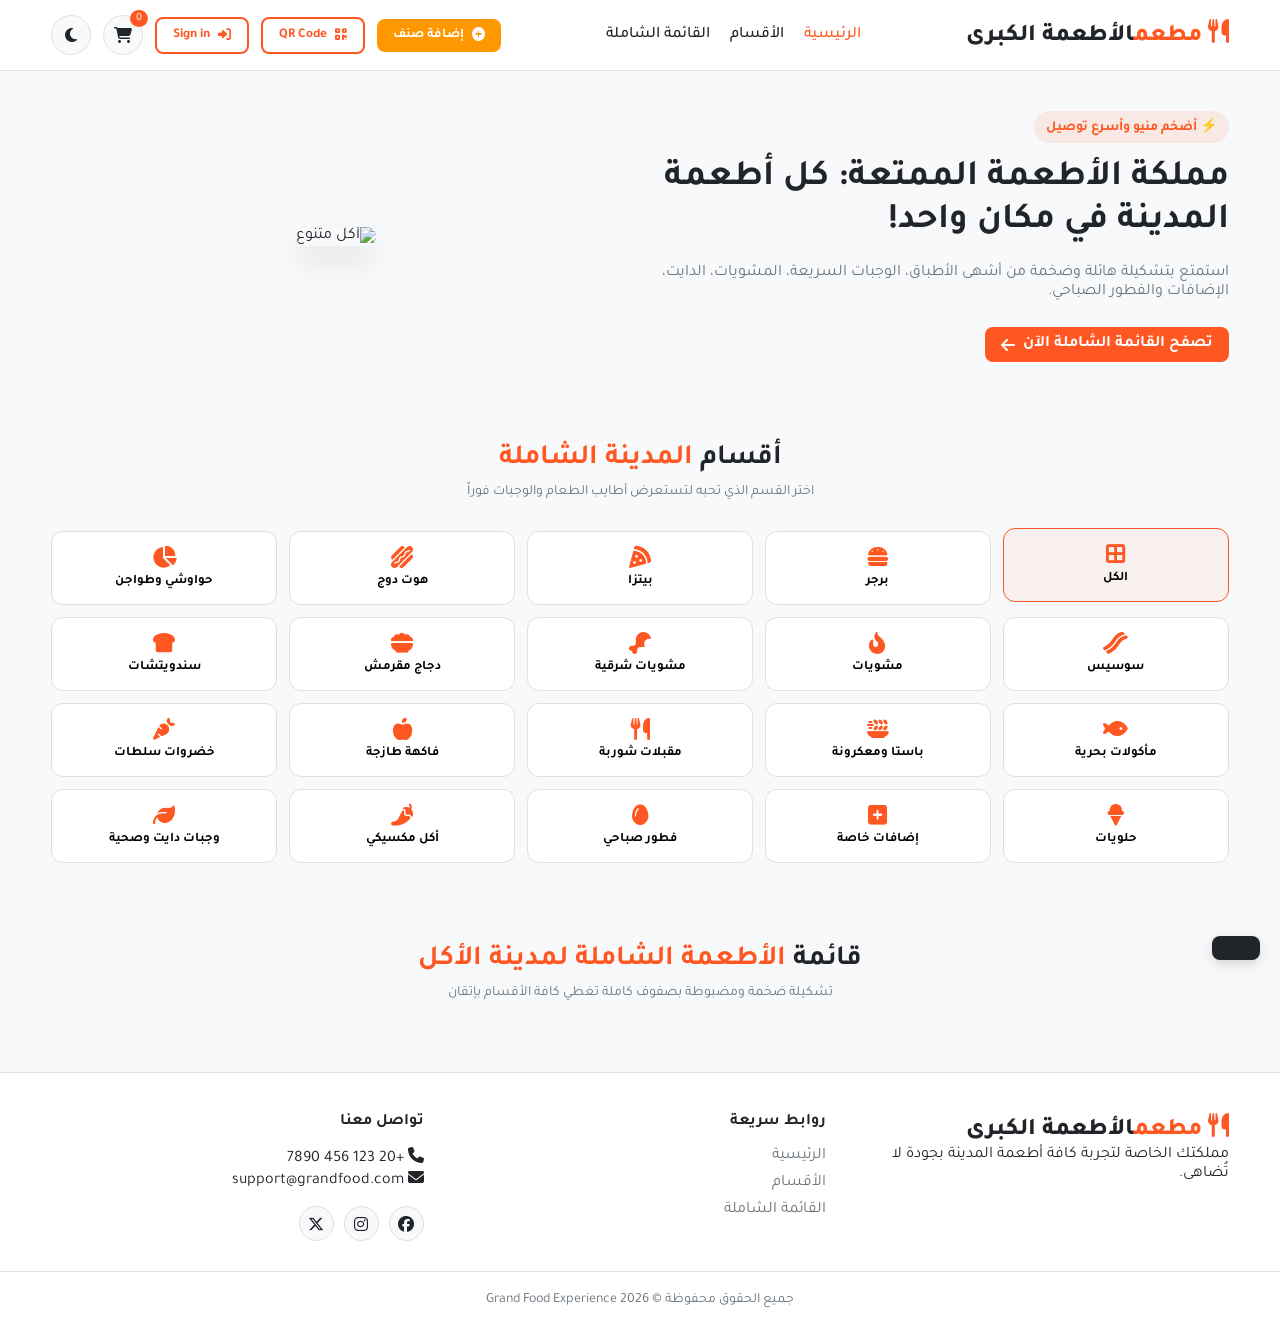
==== index.html @ c92ec1ad "Rename homepage for Vercel" ====
<!doctype html>
<html lang="ar" dir="rtl">
  <head>
    <meta charset="UTF-8" />
    <meta name="viewport" content="width=device-width, initial-scale=1.0" />
    <title>Smart Food Experience | مملكة الأطعمة الكبرى الشاملة</title>
    <!-- Google Fonts -->
    <link rel="preconnect" href="https://fonts.googleapis.com" />
    <link rel="preconnect" href="https://fonts.gstatic.com" crossorigin />
    <link
      href="https://fonts.googleapis.com/css2?family=Tajawal:wght@400;500;700;800&display=swap"
      rel="stylesheet"
    />
    <!-- FontAwesome Icons -->
    <link
      rel="stylesheet"
      href="https://cdnjs.cloudflare.com/ajax/libs/font-awesome/6.4.0/css/all.min.css"
    />
    <style>
      :root {
        --bg-main: #f8f9fa;
        --bg-card: #ffffff;
        --text-color: #212529;
        --text-muted: #6c757d;
        --primary-color: #ff5722;
        --primary-hover: #e64a19;
        --secondary-color: #2e7d32;
        --border-color: #e0e0e0;
        --modal-bg: rgba(0, 0, 0, 0.6);
      }

      body.dark-theme {
        --bg-main: #121212;
        --bg-card: #1e1e1e;
        --text-color: #f1f1f1;
        --text-muted: #aaa;
        --border-color: #333;
      }

      * {
        box-sizing: border-box;
        margin: 0;
        padding: 0;
        font-family: "Tajawal", sans-serif;
      }

      body {
        background-color: var(--bg-main);
        color: var(--text-color);
        transition:
          background-color 0.3s,
          color 0.3s;
      }
      .container {
        width: 92%;
        max-width: 1300px;
        margin: 0 auto;
      }

      /* Header & Navigation */
      .header {
        background: var(--bg-card);
        border-bottom: 1px solid var(--border-color);
        padding: 15px 0;
        position: sticky;
        top: 0;
        z-index: 100;
      }

      .nav-container {
        display: flex;
        justify-content: space-between;
        align-items: center;
      }

      .logo {
        font-size: 24px;
        font-weight: 800;
        color: var(--primary-color);
        text-decoration: none;
      }

      .logo span {
        color: var(--text-color);
      }

      .navbar {
        display: flex;
        gap: 20px;
      }

      .navbar a {
        text-decoration: none;
        color: var(--text-color);
        font-weight: 500;
        transition: 0.2s;
      }

      .navbar a:hover,
      .navbar a.active {
        color: var(--primary-color);
      }

      .header-actions {
        display: flex;
        align-items: center;
        gap: 12px;
      }

      /* Buttons */
      .btn {
        padding: 8px 16px;
        border-radius: 8px;
        border: none;
        cursor: pointer;
        font-weight: 600;
        display: inline-flex;
        align-items: center;
        gap: 8px;
        transition: 0.2s ease-in-out;
        text-decoration: none;
      }

      .btn-primary {
        background-color: var(--primary-color);
        color: #fff;
      }

      .btn-primary:hover {
        background-color: var(--primary-hover);
      }

      .btn-accent {
        background-color: #ff9800;
        color: #fff;
      }

      .btn-accent:hover {
        background-color: #f57c00;
      }

      .btn-outline {
        border: 2px solid var(--primary-color);
        background: transparent;
        color: var(--primary-color);
      }

      .btn-outline:hover {
        background-color: var(--primary-color);
        color: #fff;
      }

      .icon-btn {
        background: var(--bg-main);
        color: var(--text-color);
        border: 1px solid var(--border-color);
        width: 40px;
        height: 40px;
        border-radius: 50%;
        cursor: pointer;
        display: flex;
        align-items: center;
        justify-content: center;
        font-size: 16px;
      }

      .badge {
        position: absolute;
        top: -5px;
        right: -5px;
        background: var(--primary-color);
        color: #fff;
        font-size: 11px;
        padding: 2px 6px;
        border-radius: 50%;
      }

      .cart-wrapper {
        position: relative;
      }

      /* Hero Section */
      .hero {
        padding: 40px 0;
      }

      .hero-container {
        display: flex;
        align-items: center;
        justify-content: space-between;
        gap: 40px;
      }

      .hero-content {
        flex: 1;
      }

      .hero-content .tag {
        background: rgba(255, 87, 34, 0.1);
        color: var(--primary-color);
        padding: 6px 12px;
        border-radius: 20px;
        font-size: 14px;
        font-weight: 700;
        display: inline-block;
        margin-bottom: 15px;
      }

      .hero-content h1 {
        font-size: 36px;
        margin-bottom: 20px;
        line-height: 1.2;
      }

      .hero-content p {
        color: var(--text-muted);
        font-size: 16px;
        margin-bottom: 25px;
      }

      .hero-image {
        flex: 1;
        text-align: center;
      }

      .hero-image img {
        width: 100%;
        max-width: 420px;
        border-radius: 20px;
        box-shadow: 0 15px 30px rgba(0, 0, 0, 0.1);
      }

      /* Sections General */
      section {
        padding: 40px 0;
      }

      .section-title {
        text-align: center;
        margin-bottom: 30px;
      }

      .section-title h2 {
        font-size: 28px;
        margin-bottom: 8px;
      }

      .section-title h2 span {
        color: var(--primary-color);
      }

      .section-title p {
        color: var(--text-muted);
        font-size: 14px;
      }

      /* أقسام الأطعمة */
      .category-grid {
        display: grid;
        grid-template-columns: repeat(5, 1fr);
        gap: 12px;
      }

      @media (max-width: 992px) {
        .category-grid {
          grid-template-columns: repeat(3, 1fr);
        }
      }

      @media (max-width: 576px) {
        .category-grid {
          grid-template-columns: repeat(2, 1fr);
        }
      }

      .category-card {
        background: var(--bg-card);
        border: 1px solid var(--border-color);
        padding: 14px 10px;
        border-radius: 12px;
        text-align: center;
        cursor: pointer;
        transition: 0.2s;
      }

      .category-card:hover,
      .category-card.active {
        border-color: var(--primary-color);
        transform: translateY(-3px);
        background: rgba(255, 87, 34, 0.05);
      }

      .category-card i {
        font-size: 22px;
        color: var(--primary-color);
        margin-bottom: 6px;
      }

      .category-card span {
        display: block;
        font-weight: 700;
        font-size: 13px;
      }

      /* قائمة الطعام - 4 كروت في الصف مضبوطة تماماً */
      .food-grid {
        display: grid;
        grid-template-columns: repeat(4, 1fr);
        gap: 20px;
      }

      @media (max-width: 1200px) {
        .food-grid {
          grid-template-columns: repeat(3, 1fr);
        }
      }

      @media (max-width: 900px) {
        .food-grid {
          grid-template-columns: repeat(2, 1fr);
        }
      }

      @media (max-width: 550px) {
        .food-grid {
          grid-template-columns: 1fr;
        }
      }

      .food-card {
        background: var(--bg-card);
        border: 1px solid var(--border-color);
        border-radius: 14px;
        overflow: hidden;
        transition: 0.2s;
        position: relative; /* مهم عشان زر الإزالة يثبت فوق الكارد */
      }

      .food-card:hover {
        transform: translateY(-5px);
        box-shadow: 0 12px 25px rgba(0, 0, 0, 0.08);
      }

      /* زر الإزالة فوق الكارد */
      .delete-card-btn {
        position: absolute;
        top: 10px;
        left: 10px;
        background: rgba(220, 53, 69, 0.85);
        color: #fff;
        border: none;
        width: 32px;
        height: 32px;
        border-radius: 50%;
        cursor: pointer;
        display: flex;
        align-items: center;
        justify-content: center;
        font-size: 14px;
        z-index: 10;
        transition: 0.2s;
        box-shadow: 0 2px 6px rgba(0, 0, 0, 0.2);
      }

      .delete-card-btn:hover {
        background: #dc3545;
        transform: scale(1.1);
      }

      .food-img {
        width: 100%;
        height: 180px;
        object-fit: cover;
      }

      .food-details {
        padding: 16px;
      }

      .food-details h3 {
        font-size: 17px;
        margin-bottom: 6px;
      }

      .food-details p {
        color: var(--text-muted);
        font-size: 13px;
        margin-bottom: 12px;
        height: 38px;
        overflow: hidden;
      }

      .food-footer {
        display: flex;
        justify-content: space-between;
        align-items: center;
      }

      .food-price {
        font-weight: 800;
        color: var(--primary-color);
        font-size: 17px;
      }

      /* Footer */
      .footer {
        background: var(--bg-card);
        border-top: 1px solid var(--border-color);
        padding: 40px 0 20px;
      }

      .footer-container {
        display: grid;
        grid-template-columns: repeat(auto-fit, minmax(250px, 1fr));
        gap: 30px;
        margin-bottom: 30px;
      }

      .footer-col h4 {
        margin-bottom: 15px;
      }

      .footer-col ul {
        list-style: none;
      }

      .footer-col ul li {
        margin-bottom: 8px;
      }

      .footer-col ul li a {
        text-decoration: none;
        color: var(--text-muted);
        transition: 0.2s;
      }

      .footer-col ul li a:hover {
        color: var(--primary-color);
      }

      .social-links {
        display: flex;
        gap: 10px;
        margin-top: 15px;
      }

      .social-links a {
        width: 35px;
        height: 35px;
        background: var(--bg-main);
        border: 1px solid var(--border-color);
        display: flex;
        align-items: center;
        justify-content: center;
        border-radius: 50%;
        color: var(--text-color);
        text-decoration: none;
      }

      .footer-bottom {
        text-align: center;
        border-top: 1px solid var(--border-color);
        padding-top: 20px;
        color: var(--text-muted);
        font-size: 14px;
      }

      /* Modals Styling */
      .modal {
        display: none;
        position: fixed;
        top: 50%;
        left: 50%;
        transform: translate(-50%, -50%);
        background: var(--bg-card);
        padding: 25px;
        border-radius: 16px;
        box-shadow: 0 10px 30px rgba(0, 0, 0, 0.3);
        z-index: 1001;
        width: 90%;
        max-width: 450px;
        text-align: right;
        max-height: 80vh;
        overflow-y: auto;
      }

      .modal.active {
        display: block;
      }

      .modal-overlay {
        display: none;
        position: fixed;
        top: 0;
        left: 0;
        width: 100%;
        height: 100%;
        background: var(--modal-bg);
        z-index: 1000;
      }

      .modal-overlay.active {
        display: block;
      }

      .modal-header {
        display: flex;
        justify-content: space-between;
        align-items: center;
        margin-bottom: 20px;
        border-bottom: 1px solid var(--border-color);
        padding-bottom: 10px;
      }

      .close-btn {
        font-size: 22px;
        cursor: pointer;
        background: none;
        border: none;
        color: var(--text-muted);
      }

      .form-group {
        margin-bottom: 15px;
      }

      .form-group label {
        display: block;
        margin-bottom: 6px;
        font-weight: 600;
        font-size: 14px;
      }

      .form-group input,
      .form-group select,
      .form-group textarea {
        width: 100%;
        padding: 10px;
        border: 1px solid var(--border-color);
        border-radius: 8px;
        background: var(--bg-main);
        color: var(--text-color);
        font-size: 14px;
      }

      .qr-box {
        margin: 15px 0;
        background: #ffffff;
        padding: 15px;
        border-radius: 12px;
        display: inline-block;
        border: 1px solid var(--border-color);
      }

      .qr-box img {
        width: 200px;
        height: 200px;
        display: block;
      }

      .cart-item {
        display: flex;
        justify-content: space-between;
        align-items: center;
        margin-bottom: 15px;
        padding-bottom: 10px;
        border-bottom: 1px solid var(--border-color);
      }

      .cart-item-info h4 {
        font-size: 16px;
        margin-bottom: 4px;
      }

      .cart-item-info p {
        color: var(--primary-color);
        font-weight: 700;
        font-size: 14px;
      }

      .cart-total {
        font-size: 18px;
        font-weight: 800;
        margin: 20px 0;
        display: flex;
        justify-content: space-between;
      }

      .toast {
        position: fixed;
        bottom: -60px;
        right: 20px;
        background: var(--text-color);
        color: var(--bg-main);
        padding: 12px 24px;
        border-radius: 8px;
        font-weight: 500;
        box-shadow: 0 4px 12px rgba(0, 0, 0, 0.15);
        transition: bottom 0.3s ease;
        z-index: 2000;
      }

      .toast.show {
        bottom: 20px;
      }
    </style>
  </head>
  <body class="light-theme">
    <!-- Header / Navbar -->
    <header class="header">
      <div class="container nav-container">
        <a href="index.html" class="logo">
          <i class="fa-solid fa-utensils"></i> مطعم<span>الأطعمة الكبرى</span>
        </a>

        <nav class="navbar">
          <a href="#hero" class="active">الرئيسية</a>
          <a href="#categories">الأقسام</a>
          <a href="#menu">القائمة الشاملة</a>
        </nav>

        <div class="header-actions">
          <button
            id="add-food-btn"
            class="btn btn-accent"
            onclick="openAddFoodModal()"
          >
            <i class="fa-solid fa-plus-circle"></i> إضافة صنف
          </button>

          <button class="btn btn-outline" onclick="openQrModal()">
            <i class="fa-solid fa-qrcode"></i> QR Code
          </button>
          <button
            class="btn btn-outline"
            onclick="window.location.href = 'sign_in.html'"
          >
            <i class="fa-solid fa-right-to-bracket"></i> Sign in
          </button>
          <div class="cart-wrapper">
            <button
              id="cart-btn"
              class="icon-btn"
              title="سلة التسوق"
              onclick="openCartModal()"
            >
              <i class="fa-solid fa-cart-shopping"></i>
              <span id="cart-badge" class="badge">0</span>
            </button>
          </div>
          <button
            id="theme-toggle"
            class="icon-btn"
            title="تغيير المظهر"
            onclick="toggleTheme()"
          >
            <i class="fa-solid fa-moon"></i>
          </button>
        </div>
      </div>
    </header>

    <!-- Hero Section -->
    <section id="hero" class="hero">
      <div class="container hero-container">
        <div class="hero-content">
          <span class="tag">⚡ أضخم منيو وأسرع توصيل</span>
          <h1>مملكة الأطعمة الممتعة: كل أطعمة المدينة في مكان واحد!</h1>
          <p>
            استمتع بتشكيلة هائلة وضخمة من أشهى الأطباق، الوجبات السريعة،
            المشويات، الدايت، الإضافات والفطور الصباحي.
          </p>
          <div class="hero-btns">
            <a href="#menu" class="btn btn-primary"
              >تصفح القائمة الشاملة الآن <i class="fa-solid fa-arrow-left"></i
            ></a>
          </div>
        </div>
        <div class="hero-image">
          <img
            src="https://images.unsplash.com/photo-1555939594-58d7cb561ad1?auto=format&fit=crop&w=800&q=80"
            alt="أكل متنوع"
          />
        </div>
      </div>
    </section>

    <!-- Categories Section -->
    <section id="categories" class="categories">
      <div class="container">
        <div class="section-title">
          <h2>أقسام <span>المدينة الشاملة</span></h2>
          <p>اختر القسم الذي تحبه لتستعرض أطايب الطعام والوجبات فوراً</p>
        </div>
        <div class="category-grid" id="category-filters">
          <button
            class="category-card active"
            data-category="all"
            onclick="filterCategory('all', this)"
          >
            <i class="fa-solid fa-border-all"></i>
            <span>الكل</span>
          </button>
          <button
            class="category-card"
            data-category="burger"
            onclick="filterCategory('burger', this)"
          >
            <i class="fa-solid fa-burger"></i>
            <span>برجر</span>
          </button>
          <button
            class="category-card"
            data-category="pizza"
            onclick="filterCategory('pizza', this)"
          >
            <i class="fa-solid fa-pizza-slice"></i>
            <span>بيتزا</span>
          </button>
          <button
            class="category-card"
            data-category="hotdog"
            onclick="filterCategory('hotdog', this)"
          >
            <i class="fa-solid fa-hotdog"></i>
            <span>هوت دوج</span>
          </button>
          <button
            class="category-card"
            data-category="hawawshi"
            onclick="filterCategory('hawawshi', this)"
          >
            <i class="fa-solid fa-pie-chart"></i>
            <span>حواوشي وطواجن</span>
          </button>
          <button
            class="category-card"
            data-category="sausage"
            onclick="filterCategory('sausage', this)"
          >
            <i class="fa-solid fa-bacon"></i>
            <span>سوسيس</span>
          </button>
          <button
            class="category-card"
            data-category="grills"
            onclick="filterCategory('grills', this)"
          >
            <i class="fa-solid fa-fire-flame-curved"></i>
            <span>مشويات</span>
          </button>
          <button
            class="category-card"
            data-category="orientalgrills"
            onclick="filterCategory('orientalgrills', this)"
          >
            <i class="fa-solid fa-drumstick-bite"></i>
            <span>مشويات شرقية</span>
          </button>
          <button
            class="category-card"
            data-category="chicken"
            onclick="filterCategory('chicken', this)"
          >
            <i class="fa-solid fa-bowl-food"></i>
            <span>دجاج مقرمش</span>
          </button>
          <button
            class="category-card"
            data-category="sandwiches"
            onclick="filterCategory('sandwiches', this)"
          >
            <i class="fa-solid fa-bread-slice"></i>
            <span>سندويتشات</span>
          </button>
          <button
            class="category-card"
            data-category="seafood"
            onclick="filterCategory('seafood', this)"
          >
            <i class="fa-solid fa-fish"></i>
            <span>مأكولات بحرية</span>
          </button>
          <button
            class="category-card"
            data-category="pasta"
            onclick="filterCategory('pasta', this)"
          >
            <i class="fa-solid fa-plate-wheat"></i>
            <span>باستا ومعكرونة</span>
          </button>
          <button
            class="category-card"
            data-category="appetizers"
            onclick="filterCategory('appetizers', this)"
          >
            <i class="fa-solid fa-utensils"></i>
            <span>مقبلات شوربة</span>
          </button>
          <button
            class="category-card"
            data-category="fruits"
            onclick="filterCategory('fruits', this)"
          >
            <i class="fa-solid fa-apple-whole"></i>
            <span>فاكهة طازجة</span>
          </button>
          <button
            class="category-card"
            data-category="vegetables"
            onclick="filterCategory('vegetables', this)"
          >
            <i class="fa-solid fa-carrot"></i>
            <span>خضروات سلطات</span>
          </button>
          <button
            class="category-card"
            data-category="desserts"
            onclick="filterCategory('desserts', this)"
          >
            <i class="fa-solid fa-ice-cream"></i>
            <span>حلويات</span>
          </button>
          <button
            class="category-card"
            data-category="extras"
            onclick="filterCategory('extras', this)"
          >
            <i class="fa-solid fa-plus-square"></i>
            <span>إضافات خاصة</span>
          </button>
          <button
            class="category-card"
            data-category="breakfast"
            onclick="filterCategory('breakfast', this)"
          >
            <i class="fa-solid fa-egg"></i>
            <span>فطور صباحي</span>
          </button>
          <button
            class="category-card"
            data-category="mexican"
            onclick="filterCategory('mexican', this)"
          >
            <i class="fa-solid fa-pepper-hot"></i>
            <span>أكل مكسيكي</span>
          </button>
          <button
            class="category-card"
            data-category="diet"
            onclick="filterCategory('diet', this)"
          >
            <i class="fa-solid fa-leaf"></i>
            <span>وجبات دايت وصحية</span>
          </button>
        </div>
      </div>
    </section>

    <!-- Menu Section -->
    <section id="menu" class="menu">
      <div class="container">
        <div class="section-title">
          <h2>قائمة <span>الأطعمة الشاملة لمدينة الأكل</span></h2>
          <p>تشكيلة ضخمة ومضبوطة بصفوف كاملة تغطي كافة الأقسام بإتقان</p>
        </div>
        <div class="food-grid" id="food-container">
          <!-- المنتجات تُعرض ديناميكياً هنا ومعها زر الحذف العلوي -->
        </div>
      </div>
    </section>

    <!-- Footer -->
    <footer class="footer">
      <div class="container footer-container">
        <div class="footer-col">
          <a href="index.html" class="logo">
            <i class="fa-solid fa-utensils"></i> مطعم<span>الأطعمة الكبرى</span>
          </a>
          <p>مملكتك الخاصة لتجربة كافة أطعمة المدينة بجودة لا تُضاهى.</p>
        </div>
        <div class="footer-col">
          <h4>روابط سريعة</h4>
          <ul>
            <li><a href="#hero">الرئيسية</a></li>
            <li><a href="#categories">الأقسام</a></li>
            <li><a href="#menu">القائمة الشاملة</a></li>
          </ul>
        </div>
        <div class="footer-col">
          <h4>تواصل معنا</h4>
          <p><i class="fa-solid fa-phone"></i> +20 123 456 7890</p>
          <p><i class="fa-solid fa-envelope"></i> support@grandfood.com</p>
          <div class="social-links">
            <a href="#"><i class="fa-brands fa-facebook"></i></a>
            <a href="#"><i class="fa-brands fa-instagram"></i></a>
            <a href="#"><i class="fa-brands fa-x-twitter"></i></a>
          </div>
        </div>
      </div>
      <div class="footer-bottom">
        <p>جميع الحقوق محفوظة &copy; 2026 Grand Food Experience</p>
      </div>
    </footer>

    <!-- نافذة إضافة صنف (Modal) -->
    <div id="food-modal" class="modal">
      <div class="modal-header">
        <h3><i class="fa-solid fa-utensils"></i> إضافة صنف جديد للمطعم</h3>
        <button class="close-btn" onclick="openAddFoodModal()">&times;</button>
      </div>
      <form id="add-food-form" onsubmit="handleAddNewFood(event)">
        <div class="form-group">
          <label for="food-name"
            ><i class="fa-solid fa-pen"></i> اسم الوجبة أو الصنف</label
          >
          <input
            type="text"
            id="food-name"
            placeholder="مثال: طبق مشويات مشكلة فاخر"
            required
          />
        </div>
        <div class="form-group">
          <label for="food-category"
            ><i class="fa-solid fa-list"></i> القسم</label
          >
          <select id="food-category" required>
            <option value="burger">برجر</option>
            <option value="pizza">بيتزا</option>
            <option value="hotdog">هوت دوج</option>
            <option value="hawawshi">حواوشي وطواجن</option>
            <option value="sausage">سوسيس</option>
            <option value="grills">مشويات</option>
            <option value="orientalgrills">مشويات شرقية</option>
            <option value="chicken">دجاج مقرمش</option>
            <option value="sandwiches">سندويتشات</option>
            <option value="seafood">مأكولات بحرية</option>
            <option value="pasta">باستا ومعكرونة</option>
            <option value="appetizers">مقبلات شوربة</option>
            <option value="fruits">فاكهة طازجة</option>
            <option value="vegetables">خضروات سلطات</option>
            <option value="drinks">مشروبات وعصائر</option>
            <option value="desserts">حلويات</option>
            <option value="extras">إضافات خاصة</option>
            <option value="breakfast">فطور صباحي</option>
            <option value="bakery">معجنات ومخبوزات</option>
            <option value="mexican">أكل مكسيكي</option>
            <option value="diet">وجبات دايت وصحية</option>
          </select>
        </div>
        <div class="form-group">
          <label for="food-price"
            ><i class="fa-solid fa-tag"></i> السعر (ج.م)</label
          >
          <input
            type="number"
            id="food-price"
            min="1"
            placeholder="مثال: 150"
            required
          />
        </div>
        <div class="form-group">
          <label for="food-desc"
            ><i class="fa-solid fa-align-right"></i> الوصف والتفاصيل</label
          >
          <textarea
            id="food-desc"
            rows="2"
            placeholder="اكتب مكونات الوجبة ومميزاتها..."
            required
          ></textarea>
        </div>
        <div class="form-group">
          <label for="food-image-url"
            ><i class="fa-solid fa-image"></i> رابط الصورة (URL)</label
          >
          <input
            type="url"
            id="food-image-url"
            placeholder="أدخل رابط صورة مباشرة"
            required
          />
        </div>
        <button type="submit" class="btn btn-primary btn-block">
          <i class="fa-solid fa-plus"></i> إضافة الصنف فوراً للمطعم
        </button>
      </form>
    </div>

    <!-- نافذة سلة المشتريات (Modal) -->
    <div id="cart-modal" class="modal">
      <div class="modal-header">
        <h3>
          <i class="fa-solid fa-cart-shopping"></i> سلة المشتريات (كاشن الطلبات)
        </h3>
        <button class="close-btn" onclick="closeCartModal()">&times;</button>
      </div>
      <div id="cart-items-container">
        <!-- محتوى السلة يضاف ديناميكياً -->
      </div>
      <div class="cart-total">
        <span>الإجمالي:</span>
        <span id="cart-total-price">0 ج.م</span>
      </div>
      <button class="btn btn-primary btn-block" onclick="checkout()">
        إتمام الطلب <i class="fa-solid fa-check"></i>
      </button>
    </div>

    <!-- نافذة الـ QR Code المنبثقة (Modal) -->
    <div id="qr-modal" class="modal" style="text-align: center">
      <button
        class="close-btn"
        style="left: 15px; right: auto"
        onclick="closeQrModal()"
      >
        &times;
      </button>
      <h3 style="margin-top: 10px">
        <i class="fa-solid fa-qrcode"></i> رمز QR الخاص بالمنيو
      </h3>

      <div class="qr-box">
        <img id="qr-image" src="" alt="جاري تحميل الـ QR Code..." />
      </div>

      <p style="color: var(--text-muted); font-size: 13px; margin-bottom: 18px">
        امسح الكود عبر كاميرا هاتفك لفتح المنيو والطلب فوراً.
      </p>

      <button class="btn btn-primary btn-block" onclick="copySiteLink()">
        <i class="fa-solid fa-copy"></i> نسخ رابط المنيو
      </button>
    </div>

    <!-- الخلفية المظلمة عند فتح النوافذ -->
    <div
      id="modal-overlay"
      class="modal-overlay"
      onclick="closeAllModals()"
    ></div>

    <!-- عنصر التنبيهات (Toast) -->
    <div id="toast" class="toast"></div>
    <script src="./script.js"></script>
  </body>
</html>
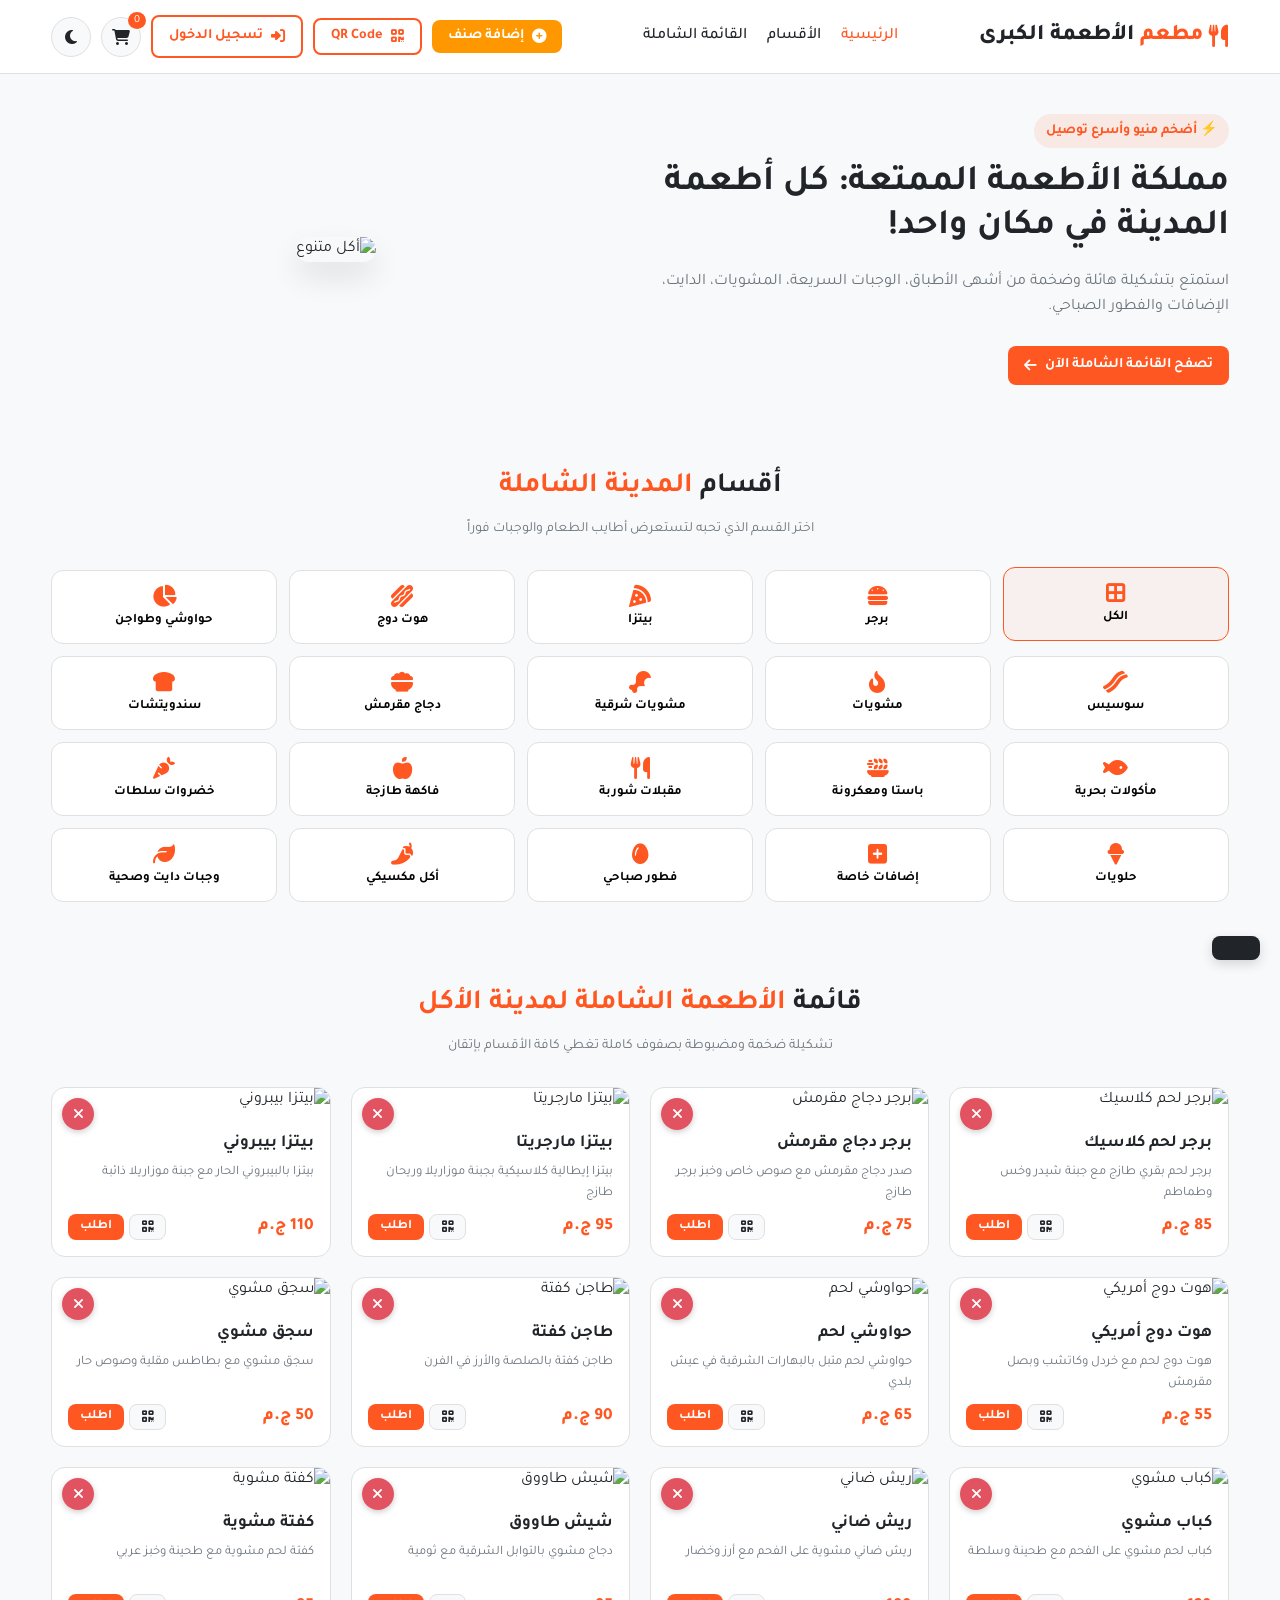
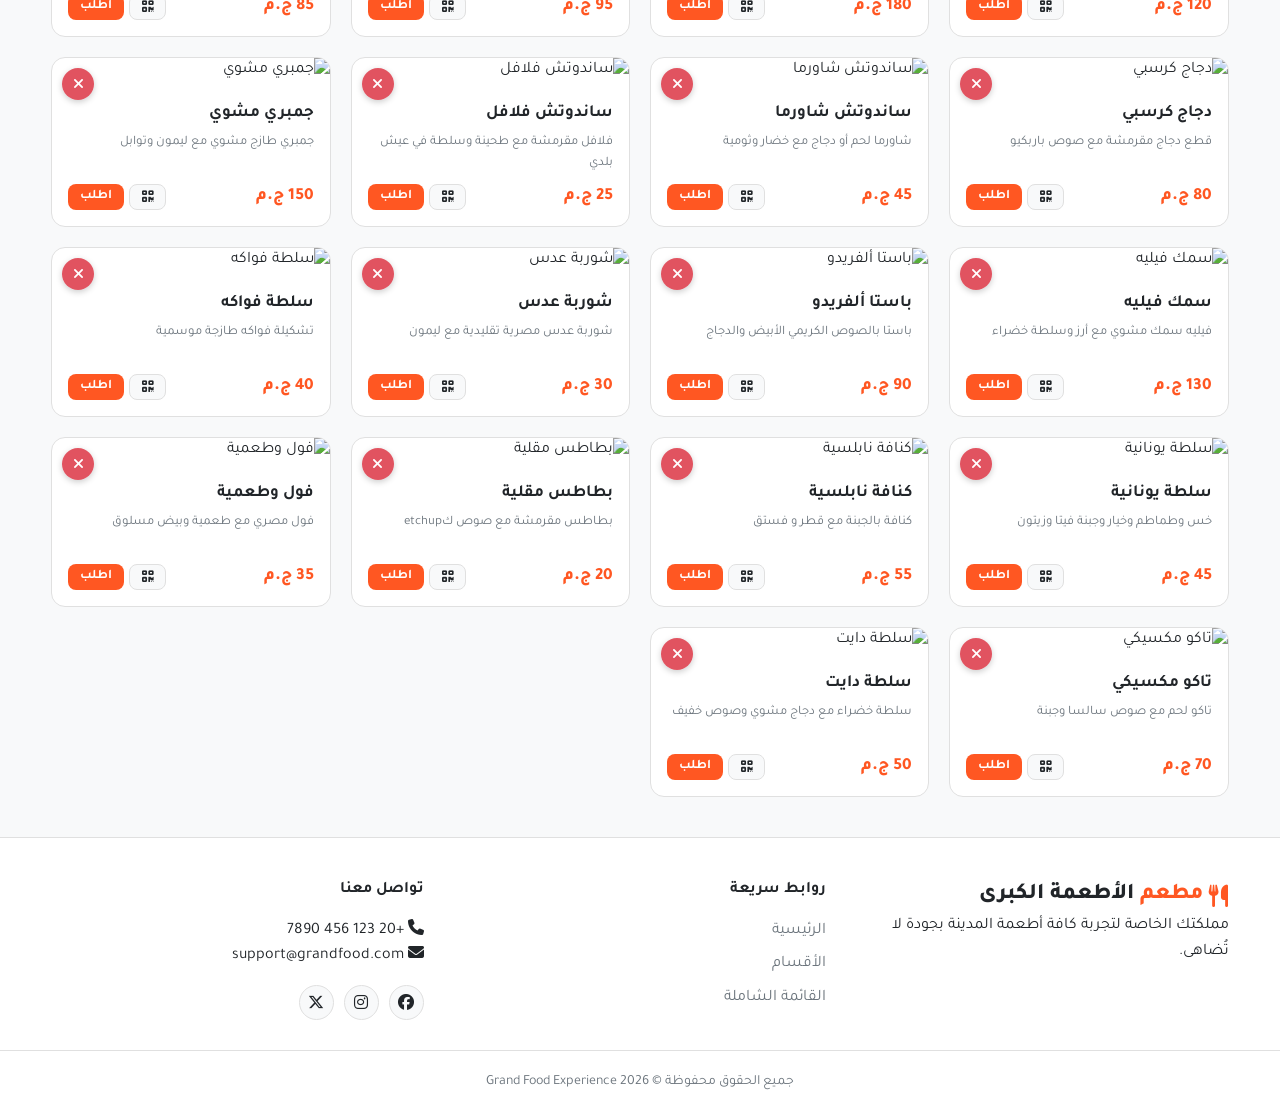
==== commit a2318c62: "Add files via upload" ====
--- a/index.html
+++ b/index.html
@@ -4,604 +4,162 @@
     <meta charset="UTF-8" />
     <meta name="viewport" content="width=device-width, initial-scale=1.0" />
     <title>Smart Food Experience | مملكة الأطعمة الكبرى الشاملة</title>
-    <!-- Google Fonts -->
     <link rel="preconnect" href="https://fonts.googleapis.com" />
     <link rel="preconnect" href="https://fonts.gstatic.com" crossorigin />
     <link
       href="https://fonts.googleapis.com/css2?family=Tajawal:wght@400;500;700;800&display=swap"
       rel="stylesheet"
     />
-    <!-- FontAwesome Icons -->
     <link
       rel="stylesheet"
       href="https://cdnjs.cloudflare.com/ajax/libs/font-awesome/6.4.0/css/all.min.css"
     />
+    <link rel="stylesheet" href="style.css" />
     <style>
-      :root {
-        --bg-main: #f8f9fa;
-        --bg-card: #ffffff;
-        --text-color: #212529;
-        --text-muted: #6c757d;
-        --primary-color: #ff5722;
-        --primary-hover: #e64a19;
-        --secondary-color: #2e7d32;
-        --border-color: #e0e0e0;
-        --modal-bg: rgba(0, 0, 0, 0.6);
+      @media (max-width: 700px) {
+        body {
+          overflow-x: hidden;
+        }
+        .container {
+          width: min(100% - 28px, 560px);
+        }
+        .header {
+          position: sticky;
+          top: 0;
+          z-index: 1000;
+        }
+        .nav-container {
+          min-height: 64px;
+          gap: 10px;
+        }
+        .logo {
+          font-size: 16px;
+          white-space: nowrap;
+        }
+        .logo span {
+          display: none;
+        }
+        .navbar {
+          display: none;
+        }
+        .header-actions {
+          margin-right: auto;
+          gap: 6px;
+        }
+        .header-actions > .btn {
+          display: none;
+        }
+        .header-actions .icon-btn {
+          width: 38px;
+          height: 38px;
+        }
+        .menu-toggle {
+          display: inline-flex;
+          flex-shrink: 0;
+        }
+
+        .hero {
+          padding: 42px 0 30px;
+        }
+        .hero-container {
+          display: flex;
+          flex-direction: column;
+          gap: 26px;
+          text-align: center;
+        }
+        .hero-content h1 {
+          font-size: clamp(27px, 8vw, 38px);
+          line-height: 1.35;
+        }
+        .hero-content p {
+          font-size: 15px;
+          line-height: 1.9;
+        }
+        .hero-btns,
+        .hero-btns .btn {
+          width: 100%;
+        }
+        .hero-image {
+          order: -1;
+          width: 100%;
+        }
+        .hero-image img {
+          width: 100%;
+          max-height: 220px;
+          object-fit: cover;
+          border-radius: 20px;
+        }
+
+        section {
+          padding: 42px 0;
+        }
+        .section-title {
+          margin-bottom: 24px;
+        }
+        .section-title h2 {
+          font-size: 25px;
+          line-height: 1.45;
+        }
+        .section-title p {
+          font-size: 14px;
+          line-height: 1.8;
+        }
+        .category-grid {
+          display: grid;
+          grid-template-columns: repeat(3, 1fr);
+          gap: 9px;
+        }
+        .category-card {
+          min-height: 78px;
+          padding: 10px 4px;
+          font-size: 12px;
+        }
+        .category-card i {
+          font-size: 20px;
+          margin-bottom: 6px;
+        }
+        .food-grid {
+          grid-template-columns: 1fr !important;
+          gap: 18px;
+        }
+        .food-card img {
+          height: 205px;
+        }
+
+        .footer-container {
+          grid-template-columns: 1fr;
+          gap: 24px;
+          text-align: center;
+        }
+        .social-links {
+          justify-content: center;
+        }
+        .modal {
+          width: calc(100% - 28px);
+          max-height: 88vh;
+          overflow-y: auto;
+          padding: 20px;
+        }
+        .modal-header h3 {
+          font-size: 17px;
+        }
+        .form-group input,
+        .form-group select,
+        .form-group textarea {
+          font-size: 16px;
+        }
+        .cart-total {
+          font-size: 17px;
+        }
       }
 
-      body.dark-theme {
-        --bg-main: #121212;
-        --bg-card: #1e1e1e;
-        --text-color: #f1f1f1;
-        --text-muted: #aaa;
-        --border-color: #333;
-      }
-
-      * {
-        box-sizing: border-box;
-        margin: 0;
-        padding: 0;
-        font-family: "Tajawal", sans-serif;
-      }
-
-      body {
-        background-color: var(--bg-main);
-        color: var(--text-color);
-        transition:
-          background-color 0.3s,
-          color 0.3s;
-      }
-      .container {
-        width: 92%;
-        max-width: 1300px;
-        margin: 0 auto;
-      }
-
-      /* Header & Navigation */
-      .header {
-        background: var(--bg-card);
-        border-bottom: 1px solid var(--border-color);
-        padding: 15px 0;
-        position: sticky;
-        top: 0;
-        z-index: 100;
-      }
-
-      .nav-container {
-        display: flex;
-        justify-content: space-between;
-        align-items: center;
-      }
-
-      .logo {
-        font-size: 24px;
-        font-weight: 800;
-        color: var(--primary-color);
-        text-decoration: none;
-      }
-
-      .logo span {
-        color: var(--text-color);
-      }
-
-      .navbar {
-        display: flex;
-        gap: 20px;
-      }
-
-      .navbar a {
-        text-decoration: none;
-        color: var(--text-color);
-        font-weight: 500;
-        transition: 0.2s;
-      }
-
-      .navbar a:hover,
-      .navbar a.active {
-        color: var(--primary-color);
-      }
-
-      .header-actions {
-        display: flex;
-        align-items: center;
-        gap: 12px;
-      }
-
-      /* Buttons */
-      .btn {
-        padding: 8px 16px;
-        border-radius: 8px;
-        border: none;
-        cursor: pointer;
-        font-weight: 600;
-        display: inline-flex;
-        align-items: center;
-        gap: 8px;
-        transition: 0.2s ease-in-out;
-        text-decoration: none;
-      }
-
-      .btn-primary {
-        background-color: var(--primary-color);
-        color: #fff;
-      }
-
-      .btn-primary:hover {
-        background-color: var(--primary-hover);
-      }
-
-      .btn-accent {
-        background-color: #ff9800;
-        color: #fff;
-      }
-
-      .btn-accent:hover {
-        background-color: #f57c00;
-      }
-
-      .btn-outline {
-        border: 2px solid var(--primary-color);
-        background: transparent;
-        color: var(--primary-color);
-      }
-
-      .btn-outline:hover {
-        background-color: var(--primary-color);
-        color: #fff;
-      }
-
-      .icon-btn {
-        background: var(--bg-main);
-        color: var(--text-color);
-        border: 1px solid var(--border-color);
-        width: 40px;
-        height: 40px;
-        border-radius: 50%;
-        cursor: pointer;
-        display: flex;
-        align-items: center;
-        justify-content: center;
-        font-size: 16px;
-      }
-
-      .badge {
-        position: absolute;
-        top: -5px;
-        right: -5px;
-        background: var(--primary-color);
-        color: #fff;
-        font-size: 11px;
-        padding: 2px 6px;
-        border-radius: 50%;
-      }
-
-      .cart-wrapper {
-        position: relative;
-      }
-
-      /* Hero Section */
-      .hero {
-        padding: 40px 0;
-      }
-
-      .hero-container {
-        display: flex;
-        align-items: center;
-        justify-content: space-between;
-        gap: 40px;
-      }
-
-      .hero-content {
-        flex: 1;
-      }
-
-      .hero-content .tag {
-        background: rgba(255, 87, 34, 0.1);
-        color: var(--primary-color);
-        padding: 6px 12px;
-        border-radius: 20px;
-        font-size: 14px;
-        font-weight: 700;
-        display: inline-block;
-        margin-bottom: 15px;
-      }
-
-      .hero-content h1 {
-        font-size: 36px;
-        margin-bottom: 20px;
-        line-height: 1.2;
-      }
-
-      .hero-content p {
-        color: var(--text-muted);
-        font-size: 16px;
-        margin-bottom: 25px;
-      }
-
-      .hero-image {
-        flex: 1;
-        text-align: center;
-      }
-
-      .hero-image img {
-        width: 100%;
-        max-width: 420px;
-        border-radius: 20px;
-        box-shadow: 0 15px 30px rgba(0, 0, 0, 0.1);
-      }
-
-      /* Sections General */
-      section {
-        padding: 40px 0;
-      }
-
-      .section-title {
-        text-align: center;
-        margin-bottom: 30px;
-      }
-
-      .section-title h2 {
-        font-size: 28px;
-        margin-bottom: 8px;
-      }
-
-      .section-title h2 span {
-        color: var(--primary-color);
-      }
-
-      .section-title p {
-        color: var(--text-muted);
-        font-size: 14px;
-      }
-
-      /* أقسام الأطعمة */
-      .category-grid {
-        display: grid;
-        grid-template-columns: repeat(5, 1fr);
-        gap: 12px;
-      }
-
-      @media (max-width: 992px) {
-        .category-grid {
-          grid-template-columns: repeat(3, 1fr);
-        }
-      }
-
-      @media (max-width: 576px) {
+      @media (max-width: 380px) {
         .category-grid {
           grid-template-columns: repeat(2, 1fr);
         }
-      }
-
-      .category-card {
-        background: var(--bg-card);
-        border: 1px solid var(--border-color);
-        padding: 14px 10px;
-        border-radius: 12px;
-        text-align: center;
-        cursor: pointer;
-        transition: 0.2s;
-      }
-
-      .category-card:hover,
-      .category-card.active {
-        border-color: var(--primary-color);
-        transform: translateY(-3px);
-        background: rgba(255, 87, 34, 0.05);
-      }
-
-      .category-card i {
-        font-size: 22px;
-        color: var(--primary-color);
-        margin-bottom: 6px;
-      }
-
-      .category-card span {
-        display: block;
-        font-weight: 700;
-        font-size: 13px;
-      }
-
-      /* قائمة الطعام - 4 كروت في الصف مضبوطة تماماً */
-      .food-grid {
-        display: grid;
-        grid-template-columns: repeat(4, 1fr);
-        gap: 20px;
-      }
-
-      @media (max-width: 1200px) {
-        .food-grid {
-          grid-template-columns: repeat(3, 1fr);
-        }
-      }
-
-      @media (max-width: 900px) {
-        .food-grid {
-          grid-template-columns: repeat(2, 1fr);
-        }
-      }
-
-      @media (max-width: 550px) {
-        .food-grid {
-          grid-template-columns: 1fr;
-        }
-      }
-
-      .food-card {
-        background: var(--bg-card);
-        border: 1px solid var(--border-color);
-        border-radius: 14px;
-        overflow: hidden;
-        transition: 0.2s;
-        position: relative; /* مهم عشان زر الإزالة يثبت فوق الكارد */
-      }
-
-      .food-card:hover {
-        transform: translateY(-5px);
-        box-shadow: 0 12px 25px rgba(0, 0, 0, 0.08);
-      }
-
-      /* زر الإزالة فوق الكارد */
-      .delete-card-btn {
-        position: absolute;
-        top: 10px;
-        left: 10px;
-        background: rgba(220, 53, 69, 0.85);
-        color: #fff;
-        border: none;
-        width: 32px;
-        height: 32px;
-        border-radius: 50%;
-        cursor: pointer;
-        display: flex;
-        align-items: center;
-        justify-content: center;
-        font-size: 14px;
-        z-index: 10;
-        transition: 0.2s;
-        box-shadow: 0 2px 6px rgba(0, 0, 0, 0.2);
-      }
-
-      .delete-card-btn:hover {
-        background: #dc3545;
-        transform: scale(1.1);
-      }
-
-      .food-img {
-        width: 100%;
-        height: 180px;
-        object-fit: cover;
-      }
-
-      .food-details {
-        padding: 16px;
-      }
-
-      .food-details h3 {
-        font-size: 17px;
-        margin-bottom: 6px;
-      }
-
-      .food-details p {
-        color: var(--text-muted);
-        font-size: 13px;
-        margin-bottom: 12px;
-        height: 38px;
-        overflow: hidden;
-      }
-
-      .food-footer {
-        display: flex;
-        justify-content: space-between;
-        align-items: center;
-      }
-
-      .food-price {
-        font-weight: 800;
-        color: var(--primary-color);
-        font-size: 17px;
-      }
-
-      /* Footer */
-      .footer {
-        background: var(--bg-card);
-        border-top: 1px solid var(--border-color);
-        padding: 40px 0 20px;
-      }
-
-      .footer-container {
-        display: grid;
-        grid-template-columns: repeat(auto-fit, minmax(250px, 1fr));
-        gap: 30px;
-        margin-bottom: 30px;
-      }
-
-      .footer-col h4 {
-        margin-bottom: 15px;
-      }
-
-      .footer-col ul {
-        list-style: none;
-      }
-
-      .footer-col ul li {
-        margin-bottom: 8px;
-      }
-
-      .footer-col ul li a {
-        text-decoration: none;
-        color: var(--text-muted);
-        transition: 0.2s;
-      }
-
-      .footer-col ul li a:hover {
-        color: var(--primary-color);
-      }
-
-      .social-links {
-        display: flex;
-        gap: 10px;
-        margin-top: 15px;
-      }
-
-      .social-links a {
-        width: 35px;
-        height: 35px;
-        background: var(--bg-main);
-        border: 1px solid var(--border-color);
-        display: flex;
-        align-items: center;
-        justify-content: center;
-        border-radius: 50%;
-        color: var(--text-color);
-        text-decoration: none;
-      }
-
-      .footer-bottom {
-        text-align: center;
-        border-top: 1px solid var(--border-color);
-        padding-top: 20px;
-        color: var(--text-muted);
-        font-size: 14px;
-      }
-
-      /* Modals Styling */
-      .modal {
-        display: none;
-        position: fixed;
-        top: 50%;
-        left: 50%;
-        transform: translate(-50%, -50%);
-        background: var(--bg-card);
-        padding: 25px;
-        border-radius: 16px;
-        box-shadow: 0 10px 30px rgba(0, 0, 0, 0.3);
-        z-index: 1001;
-        width: 90%;
-        max-width: 450px;
-        text-align: right;
-        max-height: 80vh;
-        overflow-y: auto;
-      }
-
-      .modal.active {
-        display: block;
-      }
-
-      .modal-overlay {
-        display: none;
-        position: fixed;
-        top: 0;
-        left: 0;
-        width: 100%;
-        height: 100%;
-        background: var(--modal-bg);
-        z-index: 1000;
-      }
-
-      .modal-overlay.active {
-        display: block;
-      }
-
-      .modal-header {
-        display: flex;
-        justify-content: space-between;
-        align-items: center;
-        margin-bottom: 20px;
-        border-bottom: 1px solid var(--border-color);
-        padding-bottom: 10px;
-      }
-
-      .close-btn {
-        font-size: 22px;
-        cursor: pointer;
-        background: none;
-        border: none;
-        color: var(--text-muted);
-      }
-
-      .form-group {
-        margin-bottom: 15px;
-      }
-
-      .form-group label {
-        display: block;
-        margin-bottom: 6px;
-        font-weight: 600;
-        font-size: 14px;
-      }
-
-      .form-group input,
-      .form-group select,
-      .form-group textarea {
-        width: 100%;
-        padding: 10px;
-        border: 1px solid var(--border-color);
-        border-radius: 8px;
-        background: var(--bg-main);
-        color: var(--text-color);
-        font-size: 14px;
-      }
-
-      .qr-box {
-        margin: 15px 0;
-        background: #ffffff;
-        padding: 15px;
-        border-radius: 12px;
-        display: inline-block;
-        border: 1px solid var(--border-color);
-      }
-
-      .qr-box img {
-        width: 200px;
-        height: 200px;
-        display: block;
-      }
-
-      .cart-item {
-        display: flex;
-        justify-content: space-between;
-        align-items: center;
-        margin-bottom: 15px;
-        padding-bottom: 10px;
-        border-bottom: 1px solid var(--border-color);
-      }
-
-      .cart-item-info h4 {
-        font-size: 16px;
-        margin-bottom: 4px;
-      }
-
-      .cart-item-info p {
-        color: var(--primary-color);
-        font-weight: 700;
-        font-size: 14px;
-      }
-
-      .cart-total {
-        font-size: 18px;
-        font-weight: 800;
-        margin: 20px 0;
-        display: flex;
-        justify-content: space-between;
-      }
-
-      .toast {
-        position: fixed;
-        bottom: -60px;
-        right: 20px;
-        background: var(--text-color);
-        color: var(--bg-main);
-        padding: 12px 24px;
-        border-radius: 8px;
-        font-weight: 500;
-        box-shadow: 0 4px 12px rgba(0, 0, 0, 0.15);
-        transition: bottom 0.3s ease;
-        z-index: 2000;
-      }
-
-      .toast.show {
-        bottom: 20px;
+        .hero-content h1 {
+          font-size: 26px;
+        }
       }
     </style>
   </head>
@@ -609,6 +167,15 @@
     <!-- Header / Navbar -->
     <header class="header">
       <div class="container nav-container">
+        <button
+          id="menu-toggle"
+          class="menu-toggle"
+          aria-label="فتح القائمة"
+          aria-expanded="false"
+        >
+          <i class="fa-solid fa-bars"></i>
+        </button>
+
         <a href="index.html" class="logo">
           <i class="fa-solid fa-utensils"></i> مطعم<span>الأطعمة الكبرى</span>
         </a>
@@ -627,16 +194,12 @@
           >
             <i class="fa-solid fa-plus-circle"></i> إضافة صنف
           </button>
-
           <button class="btn btn-outline" onclick="openQrModal()">
             <i class="fa-solid fa-qrcode"></i> QR Code
           </button>
-          <button
-            class="btn btn-outline"
-            onclick="window.location.href = 'sign_in.html'"
-          >
-            <i class="fa-solid fa-right-to-bracket"></i> Sign in
-          </button>
+          <a href="sign-in.html" class="btn btn-outline">
+            <i class="fa-solid fa-right-to-bracket"></i> تسجيل الدخول
+          </a>
           <div class="cart-wrapper">
             <button
               id="cart-btn"
@@ -660,6 +223,15 @@
       </div>
     </header>
 
+    <!-- Mobile Navigation -->
+    <nav id="mobile-nav" class="mobile-nav">
+      <a href="#hero" class="active">الرئيسية</a>
+      <a href="#categories">الأقسام</a>
+      <a href="#menu">القائمة الشاملة</a>
+      <a href="sign-in.html">تسجيل الدخول</a>
+    </nav>
+    <div id="mobile-nav-overlay" class="mobile-nav-overlay"></div>
+
     <!-- Hero Section -->
     <section id="hero" class="hero">
       <div class="container hero-container">
@@ -671,9 +243,9 @@
             المشويات، الدايت، الإضافات والفطور الصباحي.
           </p>
           <div class="hero-btns">
-            <a href="#menu" class="btn btn-primary"
-              >تصفح القائمة الشاملة الآن <i class="fa-solid fa-arrow-left"></i
-            ></a>
+            <a href="#menu" class="btn btn-primary">
+              تصفح القائمة الشاملة الآن <i class="fa-solid fa-arrow-left"></i>
+            </a>
           </div>
         </div>
         <div class="hero-image">
@@ -864,9 +436,7 @@
           <h2>قائمة <span>الأطعمة الشاملة لمدينة الأكل</span></h2>
           <p>تشكيلة ضخمة ومضبوطة بصفوف كاملة تغطي كافة الأقسام بإتقان</p>
         </div>
-        <div class="food-grid" id="food-container">
-          <!-- المنتجات تُعرض ديناميكياً هنا ومعها زر الحذف العلوي -->
-        </div>
+        <div class="food-grid" id="food-container"></div>
       </div>
     </section>
 
@@ -903,11 +473,11 @@
       </div>
     </footer>
 
-    <!-- نافذة إضافة صنف (Modal) -->
+    <!-- Add Food Modal -->
     <div id="food-modal" class="modal">
       <div class="modal-header">
         <h3><i class="fa-solid fa-utensils"></i> إضافة صنف جديد للمطعم</h3>
-        <button class="close-btn" onclick="openAddFoodModal()">&times;</button>
+        <button class="close-btn" onclick="closeAddFoodModal()">&times;</button>
       </div>
       <form id="add-food-form" onsubmit="handleAddNewFood(event)">
         <div class="form-group">
@@ -940,11 +510,9 @@
             <option value="appetizers">مقبلات شوربة</option>
             <option value="fruits">فاكهة طازجة</option>
             <option value="vegetables">خضروات سلطات</option>
-            <option value="drinks">مشروبات وعصائر</option>
             <option value="desserts">حلويات</option>
             <option value="extras">إضافات خاصة</option>
             <option value="breakfast">فطور صباحي</option>
-            <option value="bakery">معجنات ومخبوزات</option>
             <option value="mexican">أكل مكسيكي</option>
             <option value="diet">وجبات دايت وصحية</option>
           </select>
@@ -989,17 +557,13 @@
       </form>
     </div>
 
-    <!-- نافذة سلة المشتريات (Modal) -->
+    <!-- Cart Modal -->
     <div id="cart-modal" class="modal">
       <div class="modal-header">
-        <h3>
-          <i class="fa-solid fa-cart-shopping"></i> سلة المشتريات (كاشن الطلبات)
-        </h3>
+        <h3><i class="fa-solid fa-cart-shopping"></i> سلة المشتريات</h3>
         <button class="close-btn" onclick="closeCartModal()">&times;</button>
       </div>
-      <div id="cart-items-container">
-        <!-- محتوى السلة يضاف ديناميكياً -->
-      </div>
+      <div id="cart-items-container"></div>
       <div class="cart-total">
         <span>الإجمالي:</span>
         <span id="cart-total-price">0 ج.م</span>
@@ -1009,7 +573,7 @@
       </button>
     </div>
 
-    <!-- نافذة الـ QR Code المنبثقة (Modal) -->
+    <!-- QR Modal -->
     <div id="qr-modal" class="modal" style="text-align: center">
       <button
         class="close-btn"
@@ -1021,29 +585,23 @@
       <h3 style="margin-top: 10px">
         <i class="fa-solid fa-qrcode"></i> رمز QR الخاص بالمنيو
       </h3>
-
       <div class="qr-box">
         <img id="qr-image" src="" alt="جاري تحميل الـ QR Code..." />
       </div>
-
       <p style="color: var(--text-muted); font-size: 13px; margin-bottom: 18px">
         امسح الكود عبر كاميرا هاتفك لفتح المنيو والطلب فوراً.
       </p>
-
       <button class="btn btn-primary btn-block" onclick="copySiteLink()">
         <i class="fa-solid fa-copy"></i> نسخ رابط المنيو
       </button>
     </div>
 
-    <!-- الخلفية المظلمة عند فتح النوافذ -->
     <div
       id="modal-overlay"
       class="modal-overlay"
       onclick="closeAllModals()"
     ></div>
-
-    <!-- عنصر التنبيهات (Toast) -->
     <div id="toast" class="toast"></div>
-    <script src="./script.js"></script>
+    <script src="script.js"></script>
   </body>
 </html>
--- a/style.css
+++ b/style.css
@@ -0,0 +1,932 @@
+/* ==========================================
+   SMART FOOD EXPERIENCE - UNIFIED STYLES
+   ========================================== */
+
+:root {
+    --primary: #ff5722;
+    --primary-hover: #e64a19;
+    --primary-color: #ff5722;
+    --secondary: #2196f3;
+    --accent: #ff9800;
+    --accent-hover: #f57c00;
+    --secondary-color: #2e7d32;
+    --bg-main: #f8f9fa;
+    --bg-card: #ffffff;
+    --text-main: #212529;
+    --text-color: #212529;
+    --text-muted: #6c757d;
+    --border-color: #e0e0e0;
+    --modal-bg: rgba(0, 0, 0, 0.6);
+    --shadow-sm: 0 4px 12px rgba(0, 0, 0, 0.05);
+    --shadow-lg: 0 12px 28px rgba(0, 0, 0, 0.12);
+    --radius: 16px;
+    --transition: all 0.3s cubic-bezier(0.4, 0, 0.2, 1);
+}
+
+.dark-theme {
+    --bg-main: #121212;
+    --bg-card: #1e1e1e;
+    --text-main: #f1f1f1;
+    --text-color: #f1f1f1;
+    --text-muted: #aaa;
+    --border-color: #333;
+    --shadow-sm: 0 4px 12px rgba(0, 0, 0, 0.3);
+    --shadow-lg: 0 12px 28px rgba(0, 0, 0, 0.5);
+}
+
+* {
+    box-sizing: border-box;
+    margin: 0;
+    padding: 0;
+    font-family: "Tajawal", sans-serif;
+}
+
+html {
+    scroll-behavior: smooth;
+}
+
+body {
+    background-color: var(--bg-main);
+    color: var(--text-color);
+    transition: background-color 0.3s, color 0.3s;
+    line-height: 1.6;
+}
+
+.container {
+    width: 92%;
+    max-width: 1300px;
+    margin: 0 auto;
+}
+
+/* Header & Navigation */
+.header {
+    background: var(--bg-card);
+    border-bottom: 1px solid var(--border-color);
+    padding: 15px 0;
+    position: sticky;
+    top: 0;
+    z-index: 1000;
+}
+
+.nav-container {
+    display: flex;
+    justify-content: space-between;
+    align-items: center;
+    gap: 12px;
+}
+
+.logo {
+    font-size: 1.4rem;
+    font-weight: 800;
+    color: var(--primary-color);
+    text-decoration: none;
+    display: flex;
+    align-items: center;
+    gap: 6px;
+    white-space: nowrap;
+}
+
+.logo span {
+    color: var(--text-color);
+}
+
+.navbar {
+    display: flex;
+    gap: 20px;
+}
+
+.navbar a {
+    text-decoration: none;
+    color: var(--text-color);
+    font-weight: 500;
+    transition: 0.2s;
+}
+
+.navbar a:hover,
+.navbar a.active {
+    color: var(--primary-color);
+}
+
+.header-actions {
+    display: flex;
+    align-items: center;
+    gap: 10px;
+}
+
+/* Hamburger Menu */
+.menu-toggle {
+    display: none;
+    background: var(--bg-main);
+    color: var(--text-color);
+    border: 1px solid var(--border-color);
+    width: 40px;
+    height: 40px;
+    border-radius: 8px;
+    cursor: pointer;
+    align-items: center;
+    justify-content: center;
+    font-size: 18px;
+    flex-shrink: 0;
+}
+
+.mobile-nav {
+    display: none;
+    position: fixed;
+    top: 0;
+    right: -280px;
+    width: 280px;
+    height: 100%;
+    background: var(--bg-card);
+    box-shadow: var(--shadow-lg);
+    z-index: 3000;
+    padding: 70px 24px 24px;
+    transition: right 0.35s ease;
+    flex-direction: column;
+    gap: 8px;
+}
+
+.mobile-nav.open {
+    right: 0;
+}
+
+.mobile-nav a {
+    text-decoration: none;
+    color: var(--text-color);
+    font-weight: 600;
+    font-size: 1.05rem;
+    padding: 12px 16px;
+    border-radius: 10px;
+    transition: var(--transition);
+}
+
+.mobile-nav a:hover,
+.mobile-nav a.active {
+    background: rgba(255, 87, 34, 0.1);
+    color: var(--primary-color);
+}
+
+.mobile-nav-overlay {
+    display: none;
+    position: fixed;
+    top: 0;
+    left: 0;
+    width: 100%;
+    height: 100%;
+    background: var(--modal-bg);
+    z-index: 2900;
+    opacity: 0;
+    visibility: hidden;
+    transition: var(--transition);
+}
+
+.mobile-nav-overlay.active {
+    opacity: 1;
+    visibility: visible;
+}
+
+/* Buttons */
+.btn {
+    padding: 8px 16px;
+    border-radius: 8px;
+    border: none;
+    cursor: pointer;
+    font-weight: 600;
+    display: inline-flex;
+    align-items: center;
+    gap: 8px;
+    transition: 0.2s ease-in-out;
+    text-decoration: none;
+    font-size: 0.9rem;
+}
+
+.btn-sm {
+    padding: 5px 12px;
+    font-size: 13px;
+}
+
+.btn-primary {
+    background-color: var(--primary-color);
+    color: #fff;
+}
+
+.btn-primary:hover {
+    background-color: var(--primary-hover);
+}
+
+.btn-accent {
+    background-color: var(--accent);
+    color: #fff;
+}
+
+.btn-accent:hover {
+    background-color: var(--accent-hover);
+}
+
+.btn-secondary {
+    background: var(--bg-main);
+    color: var(--text-color);
+    border: 1px solid var(--border-color);
+}
+
+.btn-secondary:hover {
+    background: var(--border-color);
+}
+
+.btn-outline {
+    border: 2px solid var(--primary-color);
+    background: transparent;
+    color: var(--primary-color);
+}
+
+.btn-outline:hover {
+    background-color: var(--primary-color);
+    color: #fff;
+}
+
+.btn-block {
+    width: 100%;
+    justify-content: center;
+}
+
+.icon-btn {
+    background: var(--bg-main);
+    color: var(--text-color);
+    border: 1px solid var(--border-color);
+    width: 40px;
+    height: 40px;
+    border-radius: 50%;
+    cursor: pointer;
+    display: flex;
+    align-items: center;
+    justify-content: center;
+    font-size: 16px;
+    flex-shrink: 0;
+}
+
+.badge {
+    position: absolute;
+    top: -5px;
+    right: -5px;
+    background: var(--primary-color);
+    color: #fff;
+    font-size: 11px;
+    padding: 2px 6px;
+    border-radius: 50%;
+}
+
+.cart-wrapper {
+    position: relative;
+}
+
+.food-actions {
+    display: flex;
+    gap: 5px;
+}
+
+/* Hero Section */
+.hero {
+    padding: 40px 0;
+}
+
+.hero-container {
+    display: flex;
+    align-items: center;
+    justify-content: space-between;
+    gap: 40px;
+}
+
+.hero-content {
+    flex: 1;
+}
+
+.hero-content .tag {
+    background: rgba(255, 87, 34, 0.1);
+    color: var(--primary-color);
+    padding: 6px 12px;
+    border-radius: 20px;
+    font-size: 14px;
+    font-weight: 700;
+    display: inline-block;
+    margin-bottom: 15px;
+}
+
+.hero-content h1 {
+    font-size: 36px;
+    margin-bottom: 20px;
+    line-height: 1.2;
+}
+
+.hero-content p {
+    color: var(--text-muted);
+    font-size: 16px;
+    margin-bottom: 25px;
+}
+
+.hero-image {
+    flex: 1;
+    text-align: center;
+}
+
+.hero-image img {
+    width: 100%;
+    max-width: 420px;
+    border-radius: 20px;
+    box-shadow: 0 15px 30px rgba(0, 0, 0, 0.1);
+}
+
+/* Sections */
+section {
+    padding: 40px 0;
+}
+
+.section-title {
+    text-align: center;
+    margin-bottom: 30px;
+}
+
+.section-title h2 {
+    font-size: 28px;
+    margin-bottom: 8px;
+}
+
+.section-title h2 span {
+    color: var(--primary-color);
+}
+
+.section-title p {
+    color: var(--text-muted);
+    font-size: 14px;
+}
+
+/* Categories */
+.category-grid {
+    display: grid;
+    grid-template-columns: repeat(5, 1fr);
+    gap: 12px;
+}
+
+.category-card {
+    background: var(--bg-card);
+    border: 1px solid var(--border-color);
+    padding: 14px 10px;
+    border-radius: 12px;
+    text-align: center;
+    cursor: pointer;
+    transition: 0.2s;
+}
+
+.category-card:hover,
+.category-card.active {
+    border-color: var(--primary-color);
+    transform: translateY(-3px);
+    background: rgba(255, 87, 34, 0.05);
+}
+
+.category-card i {
+    font-size: 22px;
+    color: var(--primary-color);
+    margin-bottom: 6px;
+}
+
+.category-card span {
+    display: block;
+    font-weight: 700;
+    font-size: 13px;
+}
+
+/* Food Grid */
+.food-grid {
+    display: grid;
+    grid-template-columns: repeat(4, 1fr);
+    gap: 20px;
+}
+
+.food-card {
+    background: var(--bg-card);
+    border: 1px solid var(--border-color);
+    border-radius: 14px;
+    overflow: hidden;
+    transition: 0.2s;
+    position: relative;
+}
+
+.food-card:hover {
+    transform: translateY(-5px);
+    box-shadow: 0 12px 25px rgba(0, 0, 0, 0.08);
+}
+
+.delete-card-btn {
+    position: absolute;
+    top: 10px;
+    left: 10px;
+    background: rgba(220, 53, 69, 0.85);
+    color: #fff;
+    border: none;
+    width: 32px;
+    height: 32px;
+    border-radius: 50%;
+    cursor: pointer;
+    display: flex;
+    align-items: center;
+    justify-content: center;
+    font-size: 14px;
+    z-index: 10;
+    transition: 0.2s;
+    box-shadow: 0 2px 6px rgba(0, 0, 0, 0.2);
+}
+
+.delete-card-btn:hover {
+    background: #dc3545;
+    transform: scale(1.1);
+}
+
+.food-img {
+    width: 100%;
+    height: 180px;
+    object-fit: cover;
+}
+
+.food-details {
+    padding: 16px;
+}
+
+.food-details h3 {
+    font-size: 17px;
+    margin-bottom: 6px;
+}
+
+.food-details p {
+    color: var(--text-muted);
+    font-size: 13px;
+    margin-bottom: 12px;
+    height: 38px;
+    overflow: hidden;
+}
+
+.food-footer {
+    display: flex;
+    justify-content: space-between;
+    align-items: center;
+}
+
+.food-price {
+    font-weight: 800;
+    color: var(--primary-color);
+    font-size: 17px;
+}
+
+/* Footer */
+.footer {
+    background: var(--bg-card);
+    border-top: 1px solid var(--border-color);
+    padding: 40px 0 20px;
+}
+
+.footer-container {
+    display: grid;
+    grid-template-columns: repeat(auto-fit, minmax(250px, 1fr));
+    gap: 30px;
+    margin-bottom: 30px;
+}
+
+.footer-col h4 {
+    margin-bottom: 15px;
+}
+
+.footer-col ul {
+    list-style: none;
+}
+
+.footer-col ul li {
+    margin-bottom: 8px;
+}
+
+.footer-col ul li a {
+    text-decoration: none;
+    color: var(--text-muted);
+    transition: 0.2s;
+}
+
+.footer-col ul li a:hover {
+    color: var(--primary-color);
+}
+
+.social-links {
+    display: flex;
+    gap: 10px;
+    margin-top: 15px;
+}
+
+.social-links a {
+    width: 35px;
+    height: 35px;
+    background: var(--bg-main);
+    border: 1px solid var(--border-color);
+    display: flex;
+    align-items: center;
+    justify-content: center;
+    border-radius: 50%;
+    color: var(--text-color);
+    text-decoration: none;
+}
+
+.footer-bottom {
+    text-align: center;
+    border-top: 1px solid var(--border-color);
+    padding-top: 20px;
+    color: var(--text-muted);
+    font-size: 14px;
+}
+
+/* Modals */
+.modal {
+    display: none;
+    position: fixed;
+    top: 50%;
+    left: 50%;
+    transform: translate(-50%, -50%);
+    background: var(--bg-card);
+    padding: 25px;
+    border-radius: 16px;
+    box-shadow: 0 10px 30px rgba(0, 0, 0, 0.3);
+    z-index: 1001;
+    width: 90%;
+    max-width: 450px;
+    text-align: right;
+    max-height: 80vh;
+    overflow-y: auto;
+}
+
+.modal.active {
+    display: block;
+}
+
+.modal-overlay {
+    display: none;
+    position: fixed;
+    top: 0;
+    left: 0;
+    width: 100%;
+    height: 100%;
+    background: var(--modal-bg);
+    z-index: 1000;
+}
+
+.modal-overlay.active {
+    display: block;
+}
+
+.modal-header {
+    display: flex;
+    justify-content: space-between;
+    align-items: center;
+    margin-bottom: 20px;
+    border-bottom: 1px solid var(--border-color);
+    padding-bottom: 10px;
+}
+
+.close-btn {
+    font-size: 22px;
+    cursor: pointer;
+    background: none;
+    border: none;
+    color: var(--text-muted);
+}
+
+.form-group {
+    margin-bottom: 15px;
+}
+
+.form-group label {
+    display: block;
+    margin-bottom: 6px;
+    font-weight: 600;
+    font-size: 14px;
+}
+
+.form-group input,
+.form-group select,
+.form-group textarea {
+    width: 100%;
+    padding: 10px;
+    border: 1px solid var(--border-color);
+    border-radius: 8px;
+    background: var(--bg-main);
+    color: var(--text-color);
+    font-size: 14px;
+}
+
+.form-group input:focus,
+.form-group select:focus,
+.form-group textarea:focus {
+    outline: none;
+    border-color: var(--primary-color);
+}
+
+.qr-box {
+    margin: 15px 0;
+    background: #ffffff;
+    padding: 15px;
+    border-radius: 12px;
+    display: inline-block;
+    border: 1px solid var(--border-color);
+}
+
+.qr-box img {
+    width: 200px;
+    height: 200px;
+    display: block;
+}
+
+/* Cart */
+.cart-item {
+    display: flex;
+    justify-content: space-between;
+    align-items: center;
+    margin-bottom: 15px;
+    padding-bottom: 10px;
+    border-bottom: 1px solid var(--border-color);
+}
+
+.cart-item-info h4 {
+    font-size: 16px;
+    margin-bottom: 4px;
+}
+
+.cart-item-info p {
+    color: var(--primary-color);
+    font-weight: 700;
+    font-size: 14px;
+}
+
+.cart-item-controls {
+    display: flex;
+    align-items: center;
+    gap: 10px;
+}
+
+.qty-btn {
+    width: 28px;
+    height: 28px;
+    border-radius: 50%;
+    border: 1px solid var(--border-color);
+    background: var(--bg-main);
+    color: var(--text-color);
+    cursor: pointer;
+    display: flex;
+    align-items: center;
+    justify-content: center;
+}
+
+.cart-remove-btn {
+    color: var(--primary-color);
+    font-size: 16px;
+    background: none;
+    border: none;
+    cursor: pointer;
+}
+
+.cart-total {
+    font-size: 18px;
+    font-weight: 800;
+    margin: 20px 0;
+    display: flex;
+    justify-content: space-between;
+}
+
+.empty-cart-msg {
+    text-align: center;
+    color: var(--text-muted);
+    padding: 20px 0;
+}
+
+/* Toast */
+.toast {
+    position: fixed;
+    bottom: -60px;
+    right: 20px;
+    background: var(--text-color);
+    color: var(--bg-main);
+    padding: 12px 24px;
+    border-radius: 8px;
+    font-weight: 500;
+    box-shadow: 0 4px 12px rgba(0, 0, 0, 0.15);
+    transition: bottom 0.3s ease;
+    z-index: 4000;
+}
+
+.toast.show {
+    bottom: 20px;
+}
+
+/* Auth Page */
+.auth-page {
+    display: flex;
+    align-items: center;
+    justify-content: center;
+    min-height: 100vh;
+    padding: 20px;
+}
+
+.auth-container {
+    width: 100%;
+    max-width: 440px;
+}
+
+.auth-card {
+    background: var(--bg-card);
+    width: 100%;
+    padding: 35px;
+    border-radius: var(--radius);
+    box-shadow: var(--shadow-lg);
+    border: 1px solid var(--border-color);
+}
+
+.auth-header {
+    text-align: center;
+    margin-bottom: 25px;
+}
+
+.auth-header h2 {
+    margin-top: 15px;
+    font-size: 1.5rem;
+}
+
+.auth-header p {
+    color: var(--text-muted);
+    font-size: 0.9rem;
+}
+
+.password-input {
+    position: relative;
+}
+
+.eye-btn {
+    position: absolute;
+    left: 12px;
+    top: 50%;
+    transform: translateY(-50%);
+    background: none;
+    border: none;
+    color: var(--text-muted);
+    cursor: pointer;
+}
+
+.error-msg {
+    color: #e53935;
+    font-size: 0.8rem;
+    display: block;
+    margin-top: 4px;
+}
+
+.form-options {
+    display: flex;
+    justify-content: space-between;
+    align-items: center;
+    margin-bottom: 20px;
+    font-size: 0.88rem;
+}
+
+.checkbox-label {
+    display: flex;
+    align-items: center;
+    gap: 6px;
+    cursor: pointer;
+}
+
+.forgot-link {
+    color: var(--primary-color);
+    text-decoration: none;
+}
+
+.divider {
+    text-align: center;
+    margin: 20px 0;
+    position: relative;
+}
+
+.divider::before {
+    content: "";
+    position: absolute;
+    top: 50%;
+    left: 0;
+    width: 100%;
+    height: 1px;
+    background: var(--border-color);
+}
+
+.divider span {
+    position: relative;
+    background: var(--bg-card);
+    padding: 0 10px;
+    color: var(--text-muted);
+    font-size: 0.85rem;
+}
+
+.social-auth {
+    display: flex;
+    gap: 10px;
+    margin-bottom: 20px;
+}
+
+.social-btn {
+    flex: 1;
+    padding: 10px;
+    border-radius: 10px;
+    border: 1px solid var(--border-color);
+    background: var(--bg-main);
+    color: var(--text-color);
+    cursor: pointer;
+    font-weight: 600;
+}
+
+.auth-footer {
+    text-align: center;
+    font-size: 0.9rem;
+}
+
+.auth-footer a {
+    color: var(--primary-color);
+    text-decoration: none;
+    font-weight: bold;
+}
+
+.demo-hint {
+    background: rgba(255, 87, 34, 0.08);
+    border: 1px solid rgba(255, 87, 34, 0.2);
+    border-radius: 8px;
+    padding: 10px 14px;
+    font-size: 0.82rem;
+    color: var(--text-muted);
+    margin-bottom: 18px;
+    text-align: center;
+}
+
+.demo-hint strong {
+    color: var(--primary-color);
+}
+
+/* Responsive */
+@media (max-width: 1200px) {
+    .food-grid {
+        grid-template-columns: repeat(3, 1fr);
+    }
+}
+
+@media (max-width: 992px) {
+    .category-grid {
+        grid-template-columns: repeat(3, 1fr);
+    }
+
+    .hero-container {
+        flex-direction: column;
+        text-align: center;
+    }
+
+    .navbar {
+        display: none;
+    }
+
+    .menu-toggle {
+        display: flex;
+    }
+
+    .mobile-nav {
+        display: flex;
+    }
+
+    .mobile-nav-overlay {
+        display: block;
+    }
+
+    .header-actions .btn-accent,
+    .header-actions .btn-outline {
+        display: none;
+    }
+}
+
+@media (max-width: 900px) {
+    .food-grid {
+        grid-template-columns: repeat(2, 1fr);
+    }
+}
+
+@media (max-width: 576px) {
+    .category-grid {
+        grid-template-columns: repeat(2, 1fr);
+    }
+
+    .hero-content h1 {
+        font-size: 26px;
+    }
+
+    .logo {
+        font-size: 1.1rem;
+    }
+}
+
+@media (max-width: 550px) {
+    .food-grid {
+        grid-template-columns: 1fr;
+    }
+}
